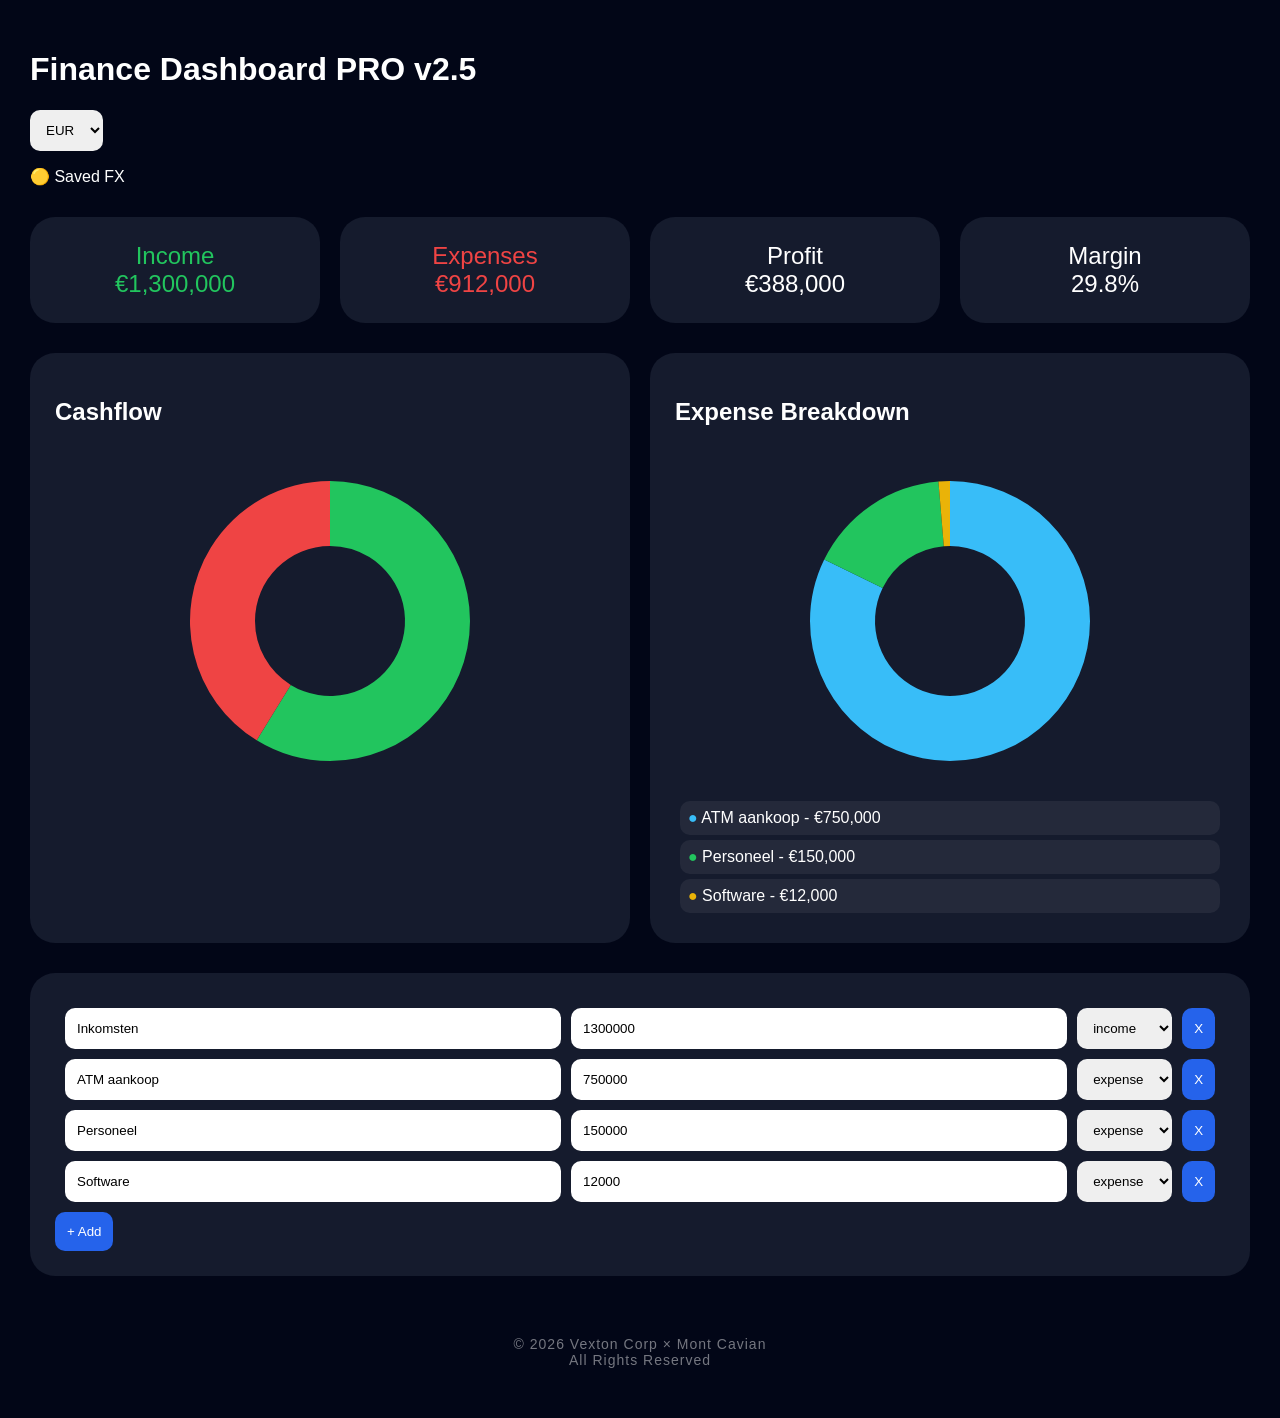
==== dashboard.html @ c734492b "Add files via upload Added finance dashboard" ====
<!DOCTYPE html>
<html>
<head>
<meta charset='UTF-8'>
<title>Finance Dashboard PRO v2.5 REAL</title>

<style>
body{margin:0;background:#020617;color:white;font-family:Arial}
.app{max-width:1300px;margin:auto;padding:30px}
.top,.charts{display:grid;grid-template-columns:repeat(2,1fr);gap:20px}
.top{grid-template-columns:repeat(4,1fr)}
.card{background:#151b2d;border-radius:25px;padding:25px;margin:15px 0}
.stat{text-align:center;font-size:24px}
.green{color:#22c55e}.red{color:#ef4444}
.row{display:flex;gap:10px;margin:10px}
input,select,button{padding:12px;border-radius:10px;border:0}
input{flex:1}
button{background:#2563eb;color:white}
canvas{display:block;margin:auto;cursor:pointer}
#tip{position:fixed;display:none;background:#020617;border:1px solid #38bdf8;padding:12px;border-radius:12px}
.legend div{background:#ffffff10;margin:5px;padding:8px;border-radius:10px}

.footer{
text-align:center;
opacity:.45;
font-size:14px;
letter-spacing:1px;
margin-top:40px;
padding:20px;
}

</style>
</head>

<body>

<div id="tip"></div>

<div class="app">

<h1>Finance Dashboard PRO v2.5</h1>

<select id="currency">
<option>EUR</option>
<option>USD</option>
<option>GBP</option>
<option>AED</option>
</select>

<p id="fx">Loading FX...</p>

<div class="top">
<div class="card stat green">Income<br><span id="income"></span></div>
<div class="card stat red">Expenses<br><span id="expense"></span></div>
<div class="card stat">Profit<br><span id="profit"></span></div>
<div class="card stat">Margin<br><span id="margin"></span></div>
</div>

<div class="charts">

<div class="card">
<h2>Cashflow</h2>
<canvas id="cash" width="350" height="350"></canvas>
</div>

<div class="card">
<h2>Expense Breakdown</h2>
<canvas id="expenseChart" width="350" height="350"></canvas>
<div id="legend" class="legend"></div>
</div>

</div>

<div class="card">
<div id="inputs"></div>
<button onclick="add()">+ Add</button>
</div>

<div class="footer">
© 2026 Vexton Corp × Mont Cavian<br>
All Rights Reserved
</div>

</div>


<script>

let fx={
EUR:{s:"€",r:1},
USD:{s:"$",r:1.17},
GBP:{s:"£",r:.87},
AED:{s:"AED ",r:4.3}
};

async function loadFX(){
try{
let r=await fetch("https://open.er-api.com/v6/latest/EUR");
let j=await r.json();

fx.USD.r=j.rates.USD;
fx.GBP.r=j.rates.GBP;
fx.AED.r=j.rates.AED;

localStorage.setItem("fx",JSON.stringify(fx));
document.getElementById("fx").innerHTML="🟢 Live FX";
update();

}catch(e){
let old=localStorage.getItem("fx");
if(old)fx=JSON.parse(old);
document.getElementById("fx").innerHTML="🟡 Saved FX";
update();
}
}


let data=JSON.parse(localStorage.getItem("finance24"))||
[
{name:"Inkomsten",amount:1300000,type:"income"},
{name:"ATM aankoop",amount:750000,type:"expense"},
{name:"Personeel",amount:150000,type:"expense"},
{name:"Software",amount:12000,type:"expense"}
];

let colors=["#38bdf8","#22c55e","#eab308","#a855f7","#ef4444"];
let hover=[];

function money(v){
let c=document.getElementById("currency").value;
return fx[c].s+Math.round(v*fx[c].r).toLocaleString();
}


function build(){

let box=document.getElementById("inputs");
box.innerHTML="";

data.forEach((x,i)=>{

let row=document.createElement("div");
row.className="row";

let n=document.createElement("input");
n.value=x.name;
n.oninput=()=>{x.name=n.value;update()};

let a=document.createElement("input");
a.type="number";
a.value=x.amount;
a.oninput=()=>{x.amount=a.value;update()};

let s=document.createElement("select");
s.innerHTML="<option>income</option><option>expense</option>";
s.value=x.type;
s.onchange=()=>{x.type=s.value;update()};

let d=document.createElement("button");
d.innerHTML="X";
d.onclick=()=>{data.splice(i,1);build()};

row.append(n,a,s,d);
box.append(row);

});

update();

}


function update(){

localStorage.setItem("finance24",JSON.stringify(data));

let inc=data.filter(x=>x.type=="income").reduce((a,b)=>a+Number(b.amount),0);
let exp=data.filter(x=>x.type=="expense").reduce((a,b)=>a+Number(b.amount),0);

income.innerHTML=money(inc);
expense.innerHTML=money(exp);
profit.innerHTML=money(inc-exp);

margin.innerHTML=inc?(((inc-exp)/inc)*100).toFixed(1)+"%":"0%";

draw("cash",
[
{name:"Income",amount:inc},
{name:"Expense",amount:exp}
],
["#22c55e","#ef4444"],
false);


draw("expenseChart",
data.filter(x=>x.type=="expense"),
colors,
true);

}


function draw(id,arr,cols,h){

let c=document.getElementById(id);
let ctx=c.getContext("2d");

ctx.clearRect(0,0,350,350);

let total=arr.reduce((a,b)=>a+Number(b.amount),0);

let start=-Math.PI/2;

if(h)hover=[];

let legend=document.getElementById("legend");
if(h)legend.innerHTML="";


arr.forEach((x,i)=>{

let part=total?Number(x.amount)/total*Math.PI*2:0;

ctx.beginPath();
ctx.arc(175,175,140,start,start+part);
ctx.arc(175,175,75,start+part,start,true);
ctx.fillStyle=cols[i%cols.length];
ctx.fill();

if(h){

hover.push({s:start,e:start+part,item:x,p:((x.amount/total)*100).toFixed(1)});

legend.innerHTML+=`
<div>
<span style="color:${cols[i%cols.length]}">●</span>
${x.name} - ${money(x.amount)}
</div>`;

}

start+=part;

});

}



expenseChart.onmousemove=e=>{

let r=e.target.getBoundingClientRect();

let x=e.clientX-r.left-175;
let y=e.clientY-r.top-175;

let a=Math.atan2(y,x);

if(a<-Math.PI/2){
a+=Math.PI*2;
}

let d=Math.sqrt(x*x+y*y);

let f=hover.find(h=>
a>=h.s &&
a<=h.e &&
d>75 &&
d<140
);

if(f){

tip.style.display="block";

tip.style.left=e.clientX+15+"px";
tip.style.top=e.clientY+15+"px";

tip.innerHTML=
f.item.name+
"<br>"+
money(f.item.amount)+
"<br>"+
f.p+"%";

}else{

tip.style.display="none";

}

};


expenseChart.onmouseleave=()=>{

tip.style.display="none";

};


function add(){
data.push({name:"Nieuw",amount:0,type:"expense"});
build();
}

currency.onchange=update;

build();
loadFX();

</script>

</body>
</html>
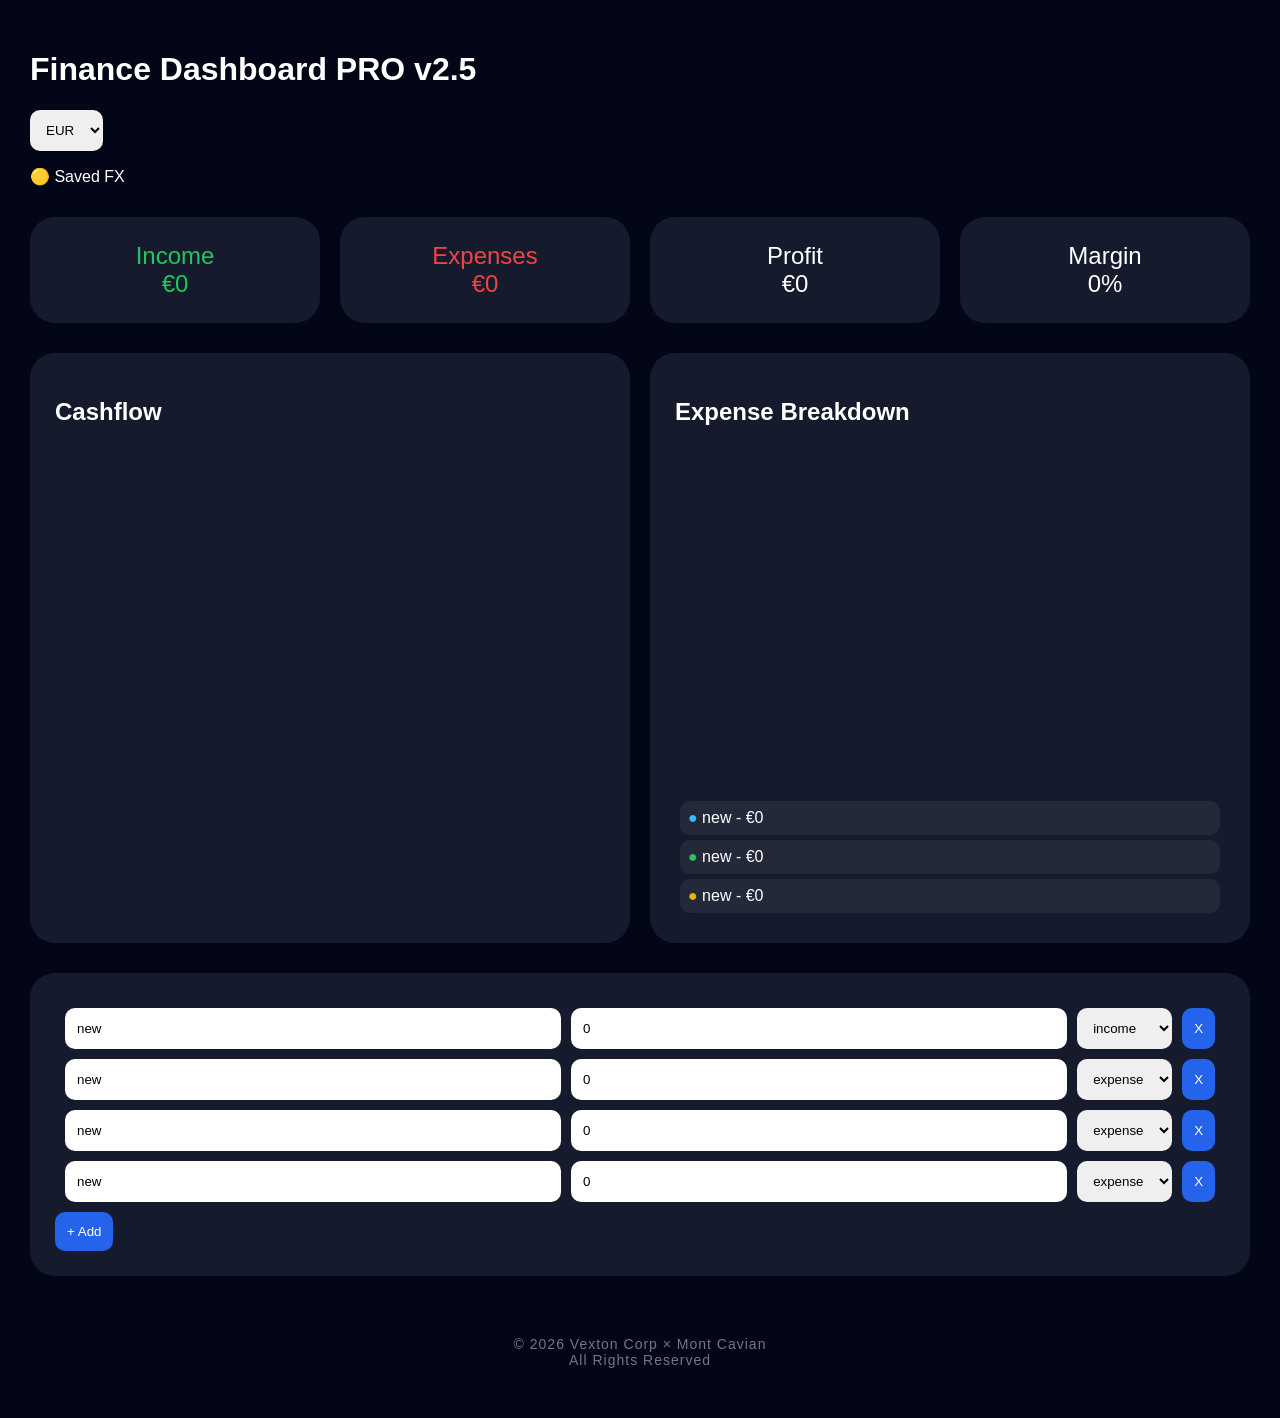
==== commit 68a515db: "Update dashboard.html" ====
--- a/dashboard.html
+++ b/dashboard.html
@@ -117,10 +117,10 @@
 
 let data=JSON.parse(localStorage.getItem("finance24"))||
 [
-{name:"Inkomsten",amount:1300000,type:"income"},
-{name:"ATM aankoop",amount:750000,type:"expense"},
-{name:"Personeel",amount:150000,type:"expense"},
-{name:"Software",amount:12000,type:"expense"}
+{name:"new",amount:0,type:"income"},
+{name:"new",amount:0,type:"expense"},
+{name:"new",amount:0,type:"expense"},
+{name:"new",amount:0,type:"expense"}
 ];
 
 let colors=["#38bdf8","#22c55e","#eab308","#a855f7","#ef4444"];
